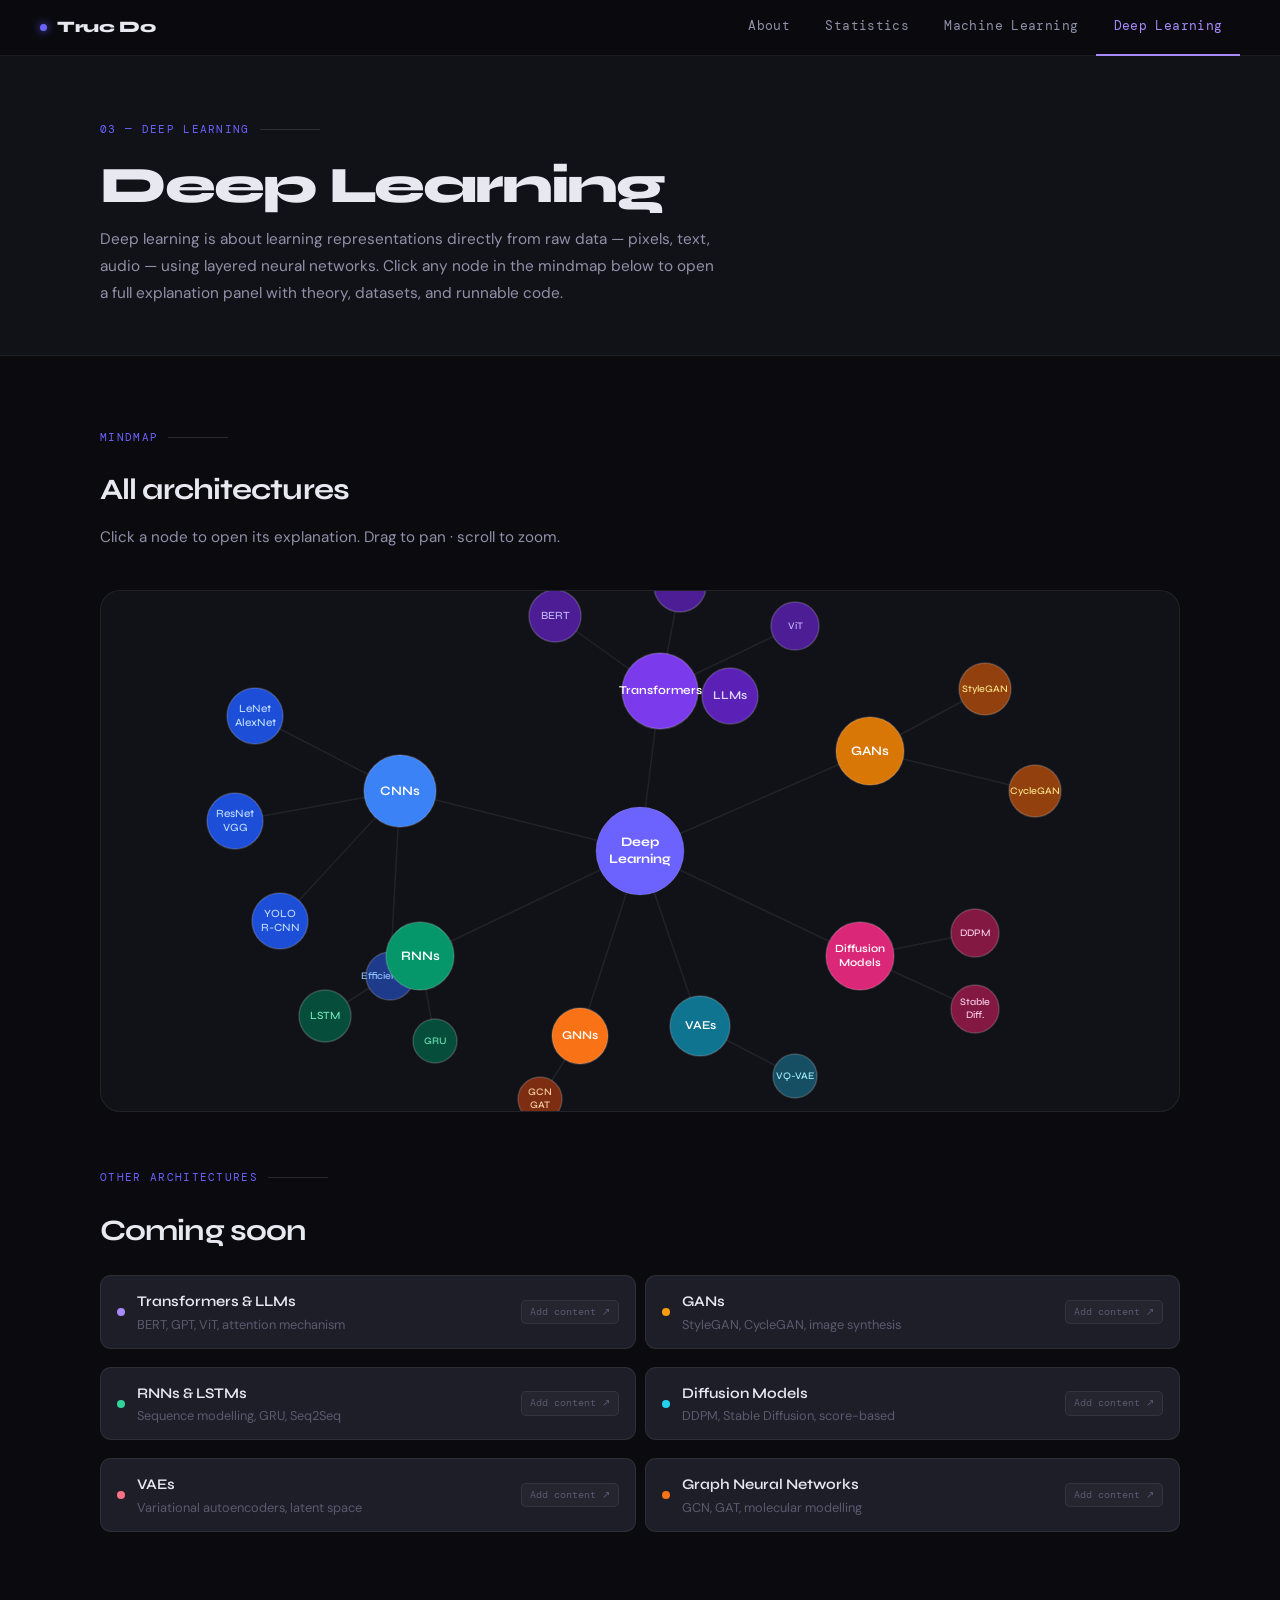
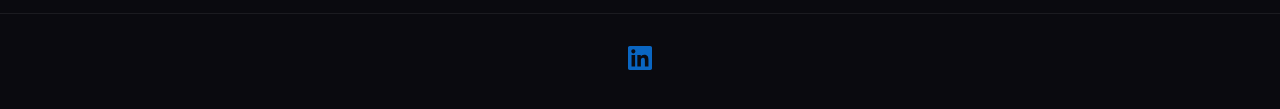
==== dl.html @ 97f2a737 "first commit" ====
<!DOCTYPE html>
<html lang="en">
<head>
  <meta charset="UTF-8">
  <meta name="viewport" content="width=device-width, initial-scale=1.0">
  <title>Truc Do — Deep Learning</title>
  <link href="https://fonts.googleapis.com/css2?family=DM+Mono:ital,wght@0,300;0,400;0,500;1,300&family=Syne:wght@400;500;600;700;800&family=DM+Sans:ital,opsz,wght@0,9..40,300;0,9..40,400;0,9..40,500;1,9..40,300&display=swap" rel="stylesheet">
  <link rel="stylesheet" href="shared.css">
</head>
<body>

<!-- NAVIGATION -->
<nav>
  <a class="nav-logo" href="index.html">
    <div class="nav-logo-dot"></div>
    Truc Do
  </a>
  <div class="nav-links">
    <a class="nav-link" href="index.html">About</a>
    <a class="nav-link" href="stats.html">Statistics</a>
    <a class="nav-link" href="ml.html">Machine Learning</a>
    <a class="nav-link active" href="dl.html">Deep Learning</a>
  </div>
</nav>

<!-- ═══════════════════════════════════════════
     PAGE INTRO
     ─── EDIT INTRO TEXT HERE ───
═══════════════════════════════════════════ -->
<div class="page-intro">
  <div class="page-intro-inner">
    <div class="section-label">03 — Deep Learning</div>
    <h1>Deep Learning</h1>
    <p class="page-intro-desc">
      Deep learning is about learning representations directly from raw data — pixels, text,
      audio — using layered neural networks. Click any node in the mindmap below to open
      a full explanation panel with theory, datasets, and runnable code.
    </p>
  </div>
</div>
<!-- ─── END INTRO ─── --> 

<!-- ═══════════════════════════════════════════
     MINDMAP
═══════════════════════════════════════════ -->
<div class="wrap section">
  <div class="section-label">Mindmap</div>
  <div class="section-title">All architectures</div>
  <div class="section-sub">Click a node to open its explanation. Drag to pan · scroll to zoom.</div>

  <div id="mindmap-wrap">
    <canvas id="mindmap-canvas"></canvas>
  </div>

  <!-- ═══════════════════════════════════════════
       ARCHITECTURE DETAIL PANEL
       Filled dynamically by JS when a node is clicked.
  ═══════════════════════════════════════════ -->
  <div class="detail-panel" id="dl-detail-panel">
    <div class="panel-header">
      <div class="panel-tag"   id="panel-tag">Architecture</div>
      <div class="panel-title" id="panel-title">—</div>
      <div class="panel-close" onclick="closePanel()">&#10005;</div>
    </div>
    <div class="panel-tabs">
      <button class="tab-btn active" onclick="switchTab('explain',this)">Explanation</button>
      <button class="tab-btn"        onclick="switchTab('dataset',this)">Datasets</button>
      <button class="tab-btn"        onclick="switchTab('code',this)">Code</button>
    </div>
    <div id="tab-explain" class="tab-content active"></div>
    <div id="tab-dataset" class="tab-content"></div>
    <div id="tab-code"    class="tab-content"></div>
  </div>

  <!-- ═══════════════════════════════════════════
       OTHER ARCHITECTURES — coming soon list
       ─── ADD / EDIT ROWS HERE ───
       To make a row open a panel:
         1. Add onclick="openNodeById('your-id')" to the row div
         2. Add an else-if branch in openNodePanel() in dl.js
         3. Write fill functions (fillYourArchExplain etc.)
  ═══════════════════════════════════════════ -->
  <div style="margin-top:3.5rem">
    <div class="section-label">Other architectures</div>
    <div class="section-title">Coming soon</div>
    <div style="margin-top:1.25rem; display:grid; grid-template-columns:1fr 1fr; gap:9px">

      <div class="coming-soon-node">
        <div class="csn-dot" style="background:#a78bfa"></div>
        <div>
          <div class="csn-name">Transformers &amp; LLMs</div>
          <div class="csn-desc">BERT, GPT, ViT, attention mechanism</div>
        </div>
        <div class="csn-badge">Add content ↗</div>
      </div>

      <div class="coming-soon-node">
        <div class="csn-dot" style="background:#f59e0b"></div>
        <div>
          <div class="csn-name">GANs</div>
          <div class="csn-desc">StyleGAN, CycleGAN, image synthesis</div>
        </div>
        <div class="csn-badge">Add content ↗</div>
      </div>

      <div class="coming-soon-node">
        <div class="csn-dot" style="background:#34d399"></div>
        <div>
          <div class="csn-name">RNNs &amp; LSTMs</div>
          <div class="csn-desc">Sequence modelling, GRU, Seq2Seq</div>
        </div>
        <div class="csn-badge">Add content ↗</div>
      </div>

      <div class="coming-soon-node">
        <div class="csn-dot" style="background:#22d3ee"></div>
        <div>
          <div class="csn-name">Diffusion Models</div>
          <div class="csn-desc">DDPM, Stable Diffusion, score-based</div>
        </div>
        <div class="csn-badge">Add content ↗</div>
      </div>

      <div class="coming-soon-node">
        <div class="csn-dot" style="background:#fb7185"></div>
        <div>
          <div class="csn-name">VAEs</div>
          <div class="csn-desc">Variational autoencoders, latent space</div>
        </div>
        <div class="csn-badge">Add content ↗</div>
      </div>

      <div class="coming-soon-node">
        <div class="csn-dot" style="background:#f97316"></div>
        <div>
          <div class="csn-name">Graph Neural Networks</div>
          <div class="csn-desc">GCN, GAT, molecular modelling</div>
        </div>
        <div class="csn-badge">Add content ↗</div>
      </div>

      <!-- ─── ADD MORE ARCHITECTURES HERE ─── -->

    </div>
  </div>
  <!-- ─── END OTHER ARCHITECTURES ─── -->

</div>

<footer>
  <!--
Source - https://stackoverflow.com/a/79083890
Posted by xtcntr
Retrieved 2026-03-13, License - CC BY-SA 4.0
-->

<a href="https://www.linkedin.com/in/nguyen-thien-truc-do-263109178/" aria-label="Visit Dove Digital on LinkedIn">
  <svg xmlns="http://www.w3.org/2000/svg" viewBox="0 0 24 24" fill="#0A66C2" width="24" height="24">
    <path d="M20.447 20.452h-3.554v-5.569c0-1.328-.027-3.037-1.852-3.037-1.853 0-2.136 1.445-2.136 2.939v5.667H9.351V9h3.414v1.561h.046c.477-.9 1.637-1.85 3.37-1.85 3.601 0 4.267 2.37 4.267 5.455v6.286zM5.337 7.433c-1.144 0-2.063-.926-2.063-2.065 0-1.138.92-2.063 2.063-2.063 1.14 0 2.064.925 2.064 2.063 0 1.139-.925 2.065-2.064 2.065zm1.782 13.019H3.555V9h3.564v11.452zM22.225 0H1.771C.792 0 0 .774 0 1.729v20.542C0 23.227.792 24 1.771 24h20.451C23.2 24 24 23.227 24 22.271V1.729C24 .774 23.2 0 22.222 0h.003z"/>
  </svg>
</a>

</footer>

<script src="dl.js"></script>
</body>
</html>
---- shared.css ----
/* ═══════════════════════════════════════════════════════════
   shared.css  —  Truc Do Portfolio
   Loaded by every page. Edit tokens here to restyle the site.
═══════════════════════════════════════════════════════════ */

/* ── Reset & tokens ────────────────────────────────────── */
*, *::before, *::after { box-sizing: border-box; margin: 0; padding: 0; }

:root {
  --bg:          #0a0a0f;
  --bg2:         #111118;
  --bg3:         #18181f;
  --surface:     #1e1e28;
  --surface2:    #252530;
  --border:      rgba(255,255,255,0.07);
  --border2:     rgba(255,255,255,0.12);
  --text:        #e8e8f0;
  --text2:       #9090a8;
  --text3:       #5a5a70;
  --accent:      #6c63ff;
  --accent2:     #a78bfa;
  --accent-glow: rgba(108,99,255,0.15);
  --green:       #34d399;
  --green-bg:    rgba(52,211,153,0.08);
  --amber:       #fbbf24;
  --amber-bg:    rgba(251,191,36,0.08);
  --coral:       #fb7185;
  --coral-bg:    rgba(251,113,133,0.08);
  --teal:        #22d3ee;
  --teal-bg:     rgba(34,211,238,0.08);
  --mono:        'DM Mono', monospace;
  --sans:        'DM Sans', sans-serif;
  --display:     'Syne', sans-serif;
}

html { scroll-behavior: smooth; }

body {
  background: var(--bg);
  color: var(--text);
  font-family: var(--sans);
  font-size: 15px;
  line-height: 1.65;
  min-height: 100vh;
  overflow-x: hidden;
}

::-webkit-scrollbar { width: 5px; }
::-webkit-scrollbar-track { background: transparent; }
::-webkit-scrollbar-thumb { background: var(--surface2); border-radius: 3px; }

/* ── Navigation ────────────────────────────────────────── */
nav {
  position: sticky; top: 0; z-index: 200;
  background: rgba(10,10,15,0.9);
  backdrop-filter: blur(20px);
  border-bottom: 1px solid var(--border);
  padding: 0 2.5rem;
  display: flex; align-items: center; justify-content: space-between;
  height: 56px;
}
.nav-logo {
  font-family: var(--display); font-weight: 800; font-size: 1rem;
  color: var(--text); letter-spacing: -0.02em;
  display: flex; align-items: center; gap: 10px;
  text-decoration: none;
}
.nav-logo-dot {
  width: 7px; height: 7px; border-radius: 50%;
  background: var(--accent); box-shadow: 0 0 10px var(--accent);
  animation: pulse-dot 2.5s ease-in-out infinite;
}
@keyframes pulse-dot {
  0%,100% { opacity:1; transform:scale(1); }
  50%      { opacity:.5; transform:scale(.8); }
}

.nav-links { display: flex; }
.nav-link {
  font-size: 12.5px; color: var(--text2); text-decoration: none;
  font-family: var(--mono); letter-spacing: 0.03em;
  padding: 0 1.1rem; height: 56px;
  display: flex; align-items: center;
  border-bottom: 2px solid transparent;
  transition: color .2s, border-color .2s;
}
.nav-link:hover  { color: var(--text); }
.nav-link.active { color: var(--accent2); border-bottom-color: var(--accent2); }

/* ── Layout helpers ─────────────────────────────────────── */
.wrap    { max-width: 1080px; margin: 0 auto; padding: 0 2rem; }
.wrap-sm { max-width: 780px;  margin: 0 auto; padding: 0 2rem; }
.section    { padding: 4.5rem 0; }
.section-sm { padding: 3rem 0; }

.section-label {
  font-family: var(--mono); font-size: 11px;
  color: var(--accent); letter-spacing: 0.12em; text-transform: uppercase;
  display: flex; align-items: center; gap: 10px; margin-bottom: 1.25rem;
}
.section-label::after {
  content: ''; height: 1px; width: 60px; background: var(--border2);
}
.section-title {
  font-family: var(--display); font-weight: 700;
  font-size: 1.85rem; letter-spacing: -0.03em;
  color: var(--text); margin-bottom: .6rem;
}
.section-sub {
  color: var(--text2); font-size: .95rem; max-width: 560px; line-height: 1.7;
}

/* ── Buttons ────────────────────────────────────────────── */
.btn-primary {
  font-family: var(--mono); font-size: 12px; letter-spacing: 0.05em;
  padding: 10px 22px; border-radius: 8px; cursor: pointer;
  border: none; background: var(--accent); color: #fff;
  transition: opacity .2s, transform .15s;
  text-decoration: none; display: inline-flex; align-items: center; gap: 8px;
}
.btn-primary:hover { opacity: .88; transform: translateY(-1px); }

.btn-outline {
  font-family: var(--mono); font-size: 12px; letter-spacing: 0.05em;
  padding: 10px 22px; border-radius: 8px; cursor: pointer;
  border: 1px solid var(--border2); background: transparent; color: var(--text2);
  transition: all .2s; text-decoration: none;
  display: inline-flex; align-items: center; gap: 8px;
}
.btn-outline:hover {
  color: var(--text); border-color: var(--accent2); background: var(--accent-glow);
}

/* ── Footer ─────────────────────────────────────────────── */
footer {
  border-top: 1px solid var(--border); padding: 2rem;
  text-align: center; font-family: var(--mono); font-size: 11.5px; color: var(--text3);
}

/* ── Page intro banner (stats / ml / dl pages) ──────────── */
.page-intro {
  padding: 4rem 2rem 3rem;
  border-bottom: 1px solid var(--border);
  background: var(--bg2);
}
.page-intro-inner {
  max-width: 1080px; margin: 0 auto;
}
.page-intro h1 {
  font-family: var(--display); font-weight: 800;
  font-size: clamp(2rem, 4vw, 3.2rem);
  letter-spacing: -0.04em; line-height: 1.1;
  margin-bottom: .75rem;
}
.page-intro-desc {
  color: var(--text2); font-size: .96rem;
  line-height: 1.75; max-width: 620px;
}

/* ── Topic cards grid ───────────────────────────────────── */
/*
   HOW TO USE:
   class="topic-card"         → default card (no badge)
   class="topic-card coming"  → shows "Coming soon" badge top-right
   class="topic-card done"    → completed topic (no hover lift, cursor:default)
*/
.topics-grid {
  display: grid;
  grid-template-columns: repeat(auto-fill, minmax(300px, 1fr));
  gap: 1.25rem;
  margin-top: 2rem;
}
.topic-card {
  background: var(--surface); border: 1px solid var(--border);
  border-radius: 16px; padding: 1.5rem 1.6rem;
  cursor: pointer; transition: border-color .2s, transform .22s;
  position: relative; overflow: hidden;
}
.topic-card::before {
  content: ''; position: absolute; inset: 0;
  background: var(--accent-glow); opacity: 0; transition: opacity .2s;
}
.topic-card:hover { border-color: var(--border2); transform: translateY(-3px); }
.topic-card:hover::before { opacity: 1; }

.topic-card.done { cursor: default; }
.topic-card.done:hover { transform: none; }

/* "Coming soon" ribbon */
.topic-card.coming::after {
  content: 'Coming soon';
  position: absolute; top: 14px; right: 14px;
  font-family: var(--mono); font-size: 10px;
  background: var(--surface2); color: var(--text3);
  border: 1px solid var(--border); border-radius: 5px;
  padding: 2px 8px; pointer-events: none;
}

/* Card internals */
.topic-accent {
  width: 3px; height: 24px; border-radius: 2px;
  background: var(--accent); margin-bottom: 1rem;
}
.topic-title {
  font-family: var(--display); font-weight: 600; font-size: 1rem;
  color: var(--text); margin-bottom: .4rem;
}
.topic-desc {
  font-size: .855rem; color: var(--text2); line-height: 1.65;
}
.topic-tags {
  display: flex; flex-wrap: wrap; gap: 5px; margin-top: .9rem;
}
.tag {
  font-family: var(--mono); font-size: 10px;
  padding: 2px 8px; border-radius: 4px;
  border: 1px solid var(--border); color: var(--text3);
}

/* ── Coming-soon list rows (deep learning page) ─────────── */
.coming-soon-node {
  display: flex; align-items: center; gap: 12px;
  padding: 13px 16px; background: var(--surface);
  border: 1px solid var(--border); border-radius: 11px;
  margin-bottom: 9px; cursor: default; transition: border-color .15s;
}
.coming-soon-node:hover { border-color: var(--border2); }
.csn-dot { width: 8px; height: 8px; border-radius: 50%; flex-shrink: 0; }
.csn-name { font-family: var(--display); font-weight: 600; font-size: .92rem; }
.csn-desc { font-size: .8rem; color: var(--text3); }
.csn-badge {
  margin-left: auto; font-family: var(--mono); font-size: 10px;
  padding: 3px 8px; border-radius: 5px;
  background: var(--surface2); color: var(--text3);
  border: 1px solid var(--border); white-space: nowrap;
}

/* ── Deep-learning mindmap ──────────────────────────────── */
#mindmap-wrap {
  position: relative; background: var(--bg2);
  border: 1px solid var(--border); border-radius: 20px;
  overflow: hidden; cursor: grab; margin-top: 2.5rem;
}
#mindmap-wrap:active { cursor: grabbing; }
#mindmap-canvas { display: block; width: 100%; height: 520px; }

/* ── Detail panel (any page) ────────────────────────────── */
.detail-panel {
  display: none; margin-top: 2rem;
  border: 1px solid var(--border2); border-radius: 20px;
  background: var(--bg2); overflow: hidden;
  animation: slideIn .35s cubic-bezier(.22,1,.36,1);
}
@keyframes slideIn {
  from { opacity:0; transform:translateY(20px); }
  to   { opacity:1; transform:translateY(0); }
}
.panel-header {
  padding: 1.4rem 2rem; border-bottom: 1px solid var(--border);
  display: flex; align-items: center; gap: 14px;
}
.panel-tag {
  font-family: var(--mono); font-size: 10px; letter-spacing: .1em;
  text-transform: uppercase; padding: 4px 10px; border-radius: 6px;
  background: var(--accent-glow); color: var(--accent2);
  border: 1px solid rgba(108,99,255,.25); white-space: nowrap;
}
.panel-title {
  font-family: var(--display); font-weight: 700;
  font-size: 1.4rem; letter-spacing: -.03em;
}
.panel-close {
  margin-left: auto; cursor: pointer; width: 30px; height: 30px;
  border-radius: 7px; border: 1px solid var(--border2);
  background: var(--surface); color: var(--text2);
  display: flex; align-items: center; justify-content: center;
  font-size: 16px; transition: all .15s;
}
.panel-close:hover { background: var(--surface2); color: var(--text); }

.panel-tabs { display: flex; border-bottom: 1px solid var(--border); padding: 0 2rem; }
.tab-btn {
  font-family: var(--mono); font-size: 12px; letter-spacing: .04em;
  color: var(--text3); padding: 13px 0; margin-right: 26px;
  border: none; background: none; cursor: pointer;
  border-bottom: 2px solid transparent; transition: all .2s;
  position: relative; bottom: -1px;
}
.tab-btn.active       { color: var(--accent2); border-bottom-color: var(--accent2); }
.tab-btn:hover:not(.active) { color: var(--text2); }

.tab-content         { display: none; padding: 2rem; }
.tab-content.active  { display: block; }

/* ── Panel inner: explanation cards ────────────────────── */
.explanation-grid {
  display: grid; grid-template-columns: 1fr 1fr;
  gap: 1.25rem; margin-bottom: 1.75rem;
}
.exp-card {
  background: var(--surface); border: 1px solid var(--border);
  border-radius: 13px; padding: 1.15rem 1.4rem;
}
.exp-card-label {
  font-family: var(--mono); font-size: 10px; text-transform: uppercase;
  letter-spacing: .1em; color: var(--text3); margin-bottom: 6px;
}
.exp-card-title {
  font-family: var(--display); font-weight: 600; font-size: .95rem;
  color: var(--text); margin-bottom: 5px;
}
.exp-card p { font-size: .85rem; color: var(--text2); line-height: 1.6; }

.arch-viz {
  background: var(--bg3); border: 1px solid var(--border);
  border-radius: 12px; overflow: hidden; margin: 1.4rem 0;
}
.arch-viz svg { display: block; width: 100%; }

.exp-prose { color: var(--text2); font-size: .92rem; line-height: 1.8; }
.exp-prose h3 {
  font-family: var(--display); font-weight: 600; font-size: .98rem;
  color: var(--text); margin: 1.4rem 0 .45rem;
}
.exp-prose ul  { padding-left: 1.2rem; }
.exp-prose li  { margin-bottom: 3px; }

/* ── Panel inner: dataset cards ────────────────────────── */
.dataset-grid {
  display: grid; grid-template-columns: repeat(3,1fr);
  gap: .9rem; margin-bottom: 1.75rem;
}
.dataset-card {
  background: var(--surface); border: 1px solid var(--border);
  border-radius: 13px; padding: 1.1rem; cursor: pointer; transition: all .2s;
  position: relative; overflow: hidden;
}
.dataset-card::before {
  content: ''; position: absolute; inset: 0;
  background: var(--accent-glow); opacity: 0; transition: opacity .2s;
}
.dataset-card:hover           { border-color: var(--border2); transform: translateY(-2px); }
.dataset-card:hover::before   { opacity: 1; }
.dataset-card.selected        { border-color: var(--accent); }
.dataset-card.selected::before{ opacity: 1; }

.ds-name  { font-family: var(--display); font-weight: 600; font-size: .93rem; margin-bottom: 3px; }
.ds-meta  { font-family: var(--mono); font-size: 10px; color: var(--text3); margin-bottom: 7px; }
.ds-desc  { font-size: .8rem; color: var(--text2); line-height: 1.5; }
.ds-badge {
  display: inline-block; font-family: var(--mono); font-size: 10px;
  padding: 2px 7px; border-radius: 4px; margin-top: 7px;
}
.ds-badge.green { background: var(--green-bg); color: var(--green); }
.ds-badge.amber { background: var(--amber-bg); color: var(--amber); }
.ds-badge.teal  { background: var(--teal-bg);  color: var(--teal); }

.ds-samples {
  background: var(--bg3); border: 1px solid var(--border);
  border-radius: 13px; padding: 1.4rem; margin-top: .5rem;
}
.ds-samples-title {
  font-family: var(--mono); font-size: 11px; text-transform: uppercase;
  letter-spacing: .08em; color: var(--text3); margin-bottom: .9rem;
}
.sample-grid {
  display: grid; grid-template-columns: repeat(8,1fr); gap: 5px;
}
.sample-cell {
  aspect-ratio: 1; border-radius: 5px;
  display: flex; align-items: center; justify-content: center;
  font-family: var(--mono); font-size: 9px;
  border: 1px solid var(--border); color: var(--text2); overflow: hidden;
}
.sample-mnist         { background: #111; }
.sample-mnist canvas  { display: block; width: 100%; height: 100%; }

.sample-info {
  display: grid; grid-template-columns: 1fr 1fr 1fr; gap: 10px; margin-top: .9rem;
}
.info-pill {
  background: var(--surface); border: 1px solid var(--border);
  border-radius: 7px; padding: 9px 11px;
}
.info-pill-label { font-family: var(--mono); font-size: 10px; color: var(--text3); }
.info-pill-value { color: var(--text); font-weight: 500; font-size: .88rem; margin-top: 2px; }

/* ── Panel inner: code block ────────────────────────────── */
.code-toolbar { display: flex; gap: 7px; margin-bottom: .9rem; flex-wrap: wrap; }
.code-lang-btn {
  font-family: var(--mono); font-size: 11px;
  padding: 5px 11px; border-radius: 6px; border: 1px solid var(--border2);
  background: var(--surface); color: var(--text2); cursor: pointer; transition: all .15s;
}
.code-lang-btn.active          { background: var(--accent-glow); color: var(--accent2); border-color: rgba(108,99,255,.3); }
.code-lang-btn:hover:not(.active) { color: var(--text); }

.code-block { background: var(--bg3); border: 1px solid var(--border); border-radius: 13px; overflow: hidden; }
.code-header {
  display: flex; align-items: center; justify-content: space-between;
  padding: 9px 14px; border-bottom: 1px solid var(--border);
}
.code-filename {
  font-family: var(--mono); font-size: 12px; color: var(--text3);
  display: flex; align-items: center; gap: 7px;
}
.code-dot { width: 7px; height: 7px; border-radius: 50%; }
.copy-btn {
  font-family: var(--mono); font-size: 11px; color: var(--text3);
  background: none; border: 1px solid var(--border); padding: 3px 9px;
  border-radius: 5px; cursor: pointer; transition: all .15s;
}
.copy-btn:hover { color: var(--text); border-color: var(--border2); }

pre {
  padding: 1.4rem; overflow-x: auto;
  font-family: var(--mono); font-size: 12px; line-height: 1.75; color: #c8c8e0;
}
pre .kw  { color: #a78bfa; }
pre .fn  { color: #34d399; }
pre .str { color: #fbbf24; }
pre .cm  { color: #4a4a62; font-style: italic; }
pre .num { color: #fb7185; }
pre .cls { color: #22d3ee; }

/* ── Placeholder (empty panel content) ─────────────────── */
.placeholder-blank { padding: 3rem; text-align: center; color: var(--text3); }
.placeholder-blank .ph-marker {
  width: 32px; height: 3px; border-radius: 2px;
  background: var(--border2); margin: 0 auto 1rem;
}
.placeholder-blank .ph-title {
  font-family: var(--display); font-weight: 600;
  font-size: 1.05rem; color: var(--text2); margin-bottom: 6px;
}
.placeholder-blank .ph-desc { font-size: .875rem; }
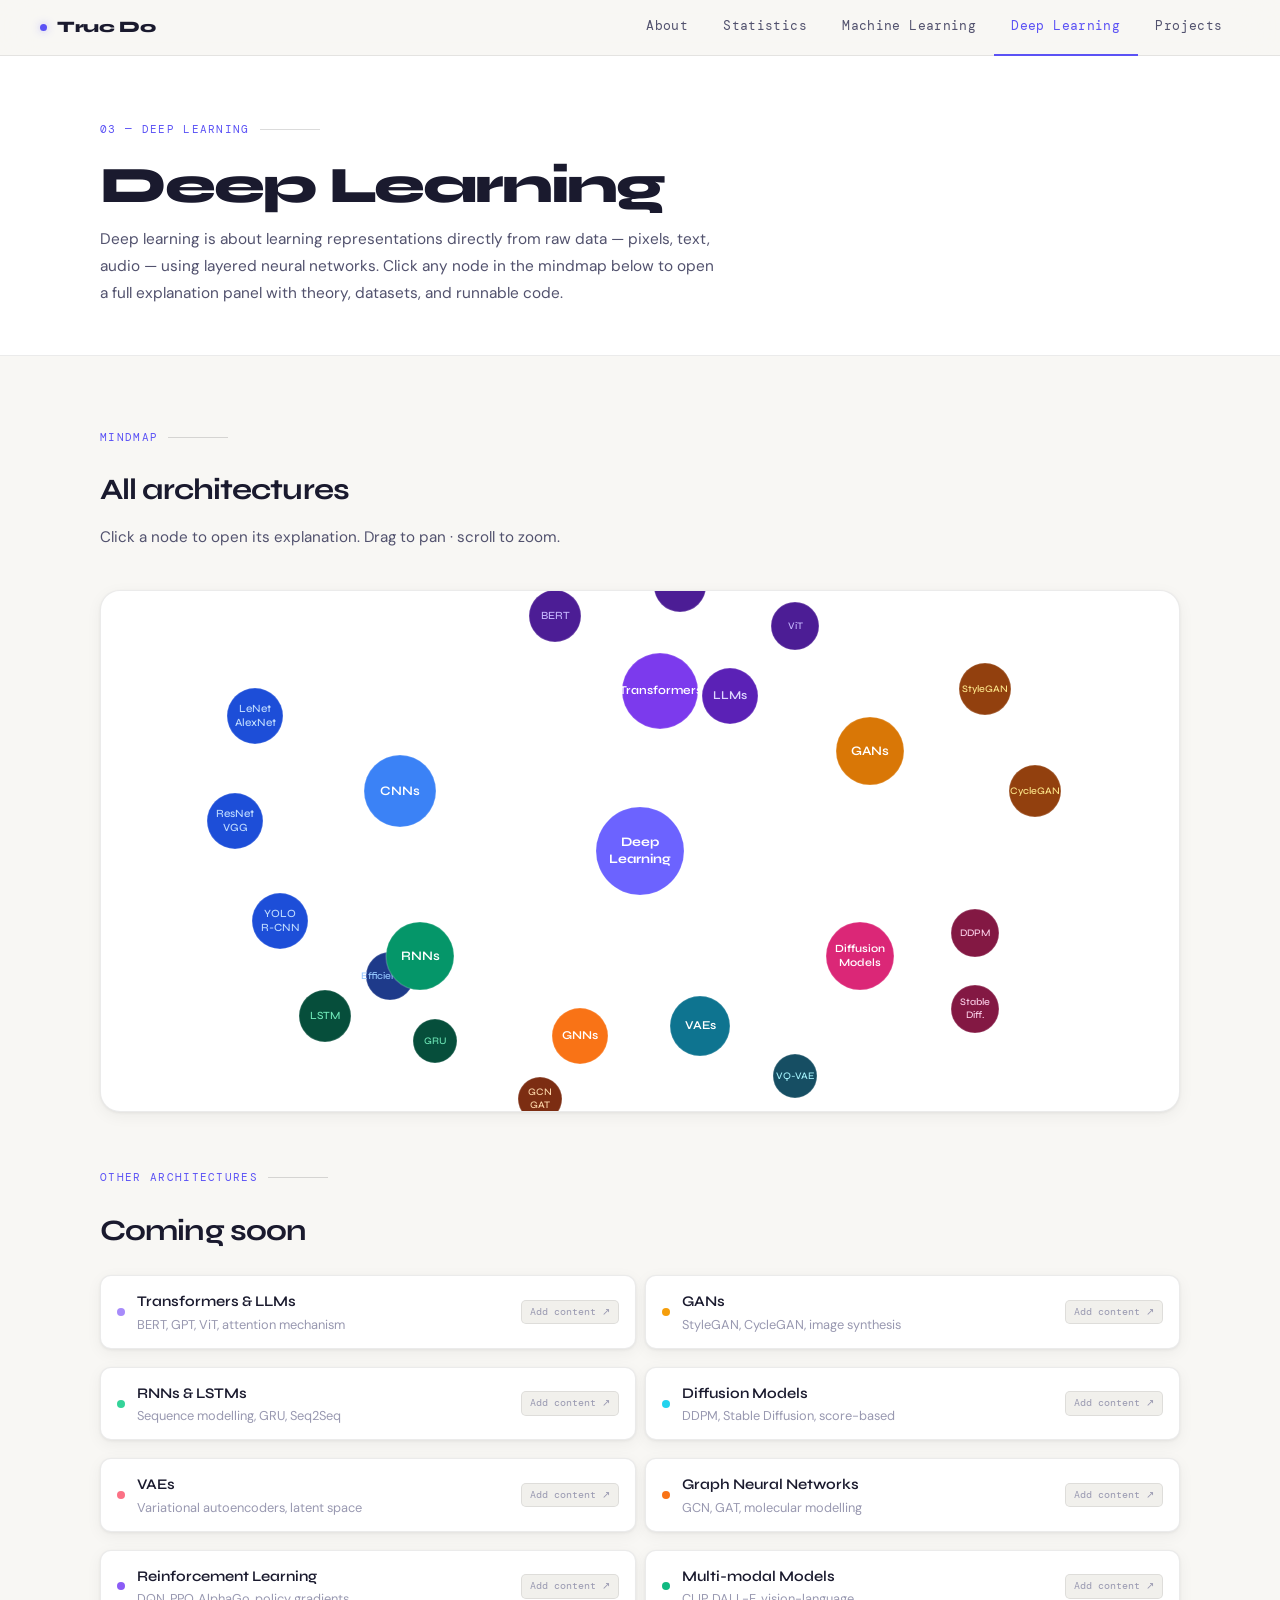
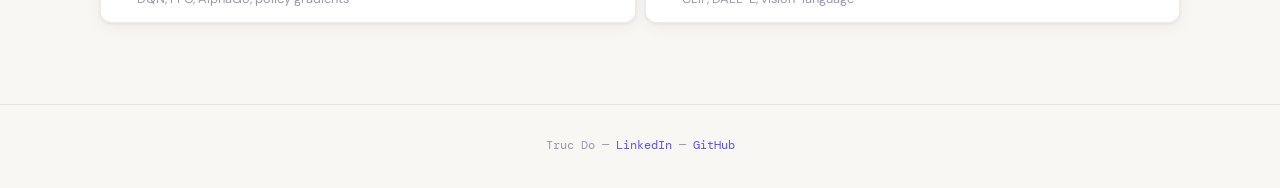
==== commit a3d79313: "update page" ====
--- a/dl.html
+++ b/dl.html
@@ -11,15 +11,13 @@
 
 <!-- NAVIGATION -->
 <nav>
-  <a class="nav-logo" href="index.html">
-    <div class="nav-logo-dot"></div>
-    Truc Do
-  </a>
+  <a class="nav-logo" href="index.html"><div class="nav-logo-dot"></div>Truc Do</a>
   <div class="nav-links">
     <a class="nav-link" href="index.html">About</a>
     <a class="nav-link" href="stats.html">Statistics</a>
     <a class="nav-link" href="ml.html">Machine Learning</a>
     <a class="nav-link active" href="dl.html">Deep Learning</a>
+    <a class="nav-link" href="projects.html">Projects</a>
   </div>
 </nav>
 
@@ -38,7 +36,7 @@
     </p>
   </div>
 </div>
-<!-- ─── END INTRO ─── --> 
+<!-- ─── END INTRO ─── -->
 
 <!-- ═══════════════════════════════════════════
      MINDMAP
@@ -139,6 +137,24 @@
         <div class="csn-badge">Add content ↗</div>
       </div>
 
+      <div class="coming-soon-node">
+        <div class="csn-dot" style="background:#8b5cf6"></div>
+        <div>
+          <div class="csn-name">Reinforcement Learning</div>
+          <div class="csn-desc">DQN, PPO, AlphaGo, policy gradients</div>
+        </div>
+        <div class="csn-badge">Add content ↗</div>
+      </div>
+
+      <div class="coming-soon-node">
+        <div class="csn-dot" style="background:#10b981"></div>
+        <div>
+          <div class="csn-name">Multi-modal Models</div>
+          <div class="csn-desc">CLIP, DALL-E, vision-language</div>
+        </div>
+        <div class="csn-badge">Add content ↗</div>
+      </div>
+
       <!-- ─── ADD MORE ARCHITECTURES HERE ─── -->
 
     </div>
@@ -148,18 +164,9 @@
 </div>
 
 <footer>
-  <!--
-Source - https://stackoverflow.com/a/79083890
-Posted by xtcntr
-Retrieved 2026-03-13, License - CC BY-SA 4.0
--->
-
-<a href="https://www.linkedin.com/in/nguyen-thien-truc-do-263109178/" aria-label="Visit Dove Digital on LinkedIn">
-  <svg xmlns="http://www.w3.org/2000/svg" viewBox="0 0 24 24" fill="#0A66C2" width="24" height="24">
-    <path d="M20.447 20.452h-3.554v-5.569c0-1.328-.027-3.037-1.852-3.037-1.853 0-2.136 1.445-2.136 2.939v5.667H9.351V9h3.414v1.561h.046c.477-.9 1.637-1.85 3.37-1.85 3.601 0 4.267 2.37 4.267 5.455v6.286zM5.337 7.433c-1.144 0-2.063-.926-2.063-2.065 0-1.138.92-2.063 2.063-2.063 1.14 0 2.064.925 2.064 2.063 0 1.139-.925 2.065-2.064 2.065zm1.782 13.019H3.555V9h3.564v11.452zM22.225 0H1.771C.792 0 0 .774 0 1.729v20.542C0 23.227.792 24 1.771 24h20.451C23.2 24 24 23.227 24 22.271V1.729C24 .774 23.2 0 22.222 0h.003z"/>
-  </svg>
-</a>
-
+  Truc Do &mdash;
+  <a href="https://www.linkedin.com/in/nguyen-thien-truc-do-263109178/" target="_blank">LinkedIn</a> &mdash;
+  <a href="https://github.com/thientruc1691997" target="_blank">GitHub</a>
 </footer>
 
 <script src="dl.js"></script>
--- a/shared.css
+++ b/shared.css
@@ -1,40 +1,35 @@
-/* ═══════════════════════════════════════════════════════════
-   shared.css  —  Truc Do Portfolio
-   Loaded by every page. Edit tokens here to restyle the site.
-═══════════════════════════════════════════════════════════ */
-
-/* ── Reset & tokens ────────────────────────────────────── */
-*, *::before, *::after { box-sizing: border-box; margin: 0; padding: 0; }
-
 :root {
-  --bg:          #0a0a0f;
-  --bg2:         #111118;
-  --bg3:         #18181f;
-  --surface:     #1e1e28;
-  --surface2:    #252530;
-  --border:      rgba(255,255,255,0.07);
-  --border2:     rgba(255,255,255,0.12);
-  --text:        #e8e8f0;
-  --text2:       #9090a8;
-  --text3:       #5a5a70;
-  --accent:      #6c63ff;
-  --accent2:     #a78bfa;
-  --accent-glow: rgba(108,99,255,0.15);
-  --green:       #34d399;
-  --green-bg:    rgba(52,211,153,0.08);
-  --amber:       #fbbf24;
-  --amber-bg:    rgba(251,191,36,0.08);
-  --coral:       #fb7185;
-  --coral-bg:    rgba(251,113,133,0.08);
-  --teal:        #22d3ee;
-  --teal-bg:     rgba(34,211,238,0.08);
+  /* ── Light theme tokens ── */
+  --bg:          #f8f7f4;
+  --bg2:         #ffffff;
+  --bg3:         #f1f0ec;
+  --surface:     #ffffff;
+  --surface2:    #f1f0ec;
+  --border:      rgba(0,0,0,0.08);
+  --border2:     rgba(0,0,0,0.14);
+  --text:        #1a1a2e;
+  --text2:       #52526e;
+  --text3:       #9898b0;
+  --accent:      #5b52f5;
+  --accent2:     #7c6fee;
+  --accent-glow: rgba(91,82,245,0.08);
+  --green:       #059669;
+  --green-bg:    rgba(5,150,105,0.07);
+  --amber:       #d97706;
+  --amber-bg:    rgba(217,119,6,0.07);
+  --coral:       #e0445a;
+  --coral-bg:    rgba(224,68,90,0.07);
+  --teal:        #0891b2;
+  --teal-bg:     rgba(8,145,178,0.07);
+  --shadow:      0 1px 3px rgba(0,0,0,0.06), 0 4px 16px rgba(0,0,0,0.05);
+  --shadow-lg:   0 2px 8px rgba(0,0,0,0.07), 0 8px 32px rgba(0,0,0,0.08);
   --mono:        'DM Mono', monospace;
   --sans:        'DM Sans', sans-serif;
   --display:     'Syne', sans-serif;
 }
 
+*, *::before, *::after { box-sizing: border-box; margin: 0; padding: 0; }
 html { scroll-behavior: smooth; }
-
 body {
   background: var(--bg);
   color: var(--text);
@@ -44,15 +39,14 @@
   min-height: 100vh;
   overflow-x: hidden;
 }
-
 ::-webkit-scrollbar { width: 5px; }
 ::-webkit-scrollbar-track { background: transparent; }
-::-webkit-scrollbar-thumb { background: var(--surface2); border-radius: 3px; }
-
-/* ── Navigation ────────────────────────────────────────── */
+::-webkit-scrollbar-thumb { background: #d0d0e0; border-radius: 3px; }
+
+/* ── Navigation ── */
 nav {
   position: sticky; top: 0; z-index: 200;
-  background: rgba(10,10,15,0.9);
+  background: rgba(248,247,244,0.92);
   backdrop-filter: blur(20px);
   border-bottom: 1px solid var(--border);
   padding: 0 2.5rem;
@@ -67,14 +61,13 @@
 }
 .nav-logo-dot {
   width: 7px; height: 7px; border-radius: 50%;
-  background: var(--accent); box-shadow: 0 0 10px var(--accent);
+  background: var(--accent); box-shadow: 0 0 8px rgba(91,82,245,0.4);
   animation: pulse-dot 2.5s ease-in-out infinite;
 }
 @keyframes pulse-dot {
   0%,100% { opacity:1; transform:scale(1); }
   50%      { opacity:.5; transform:scale(.8); }
 }
-
 .nav-links { display: flex; }
 .nav-link {
   font-size: 12.5px; color: var(--text2); text-decoration: none;
@@ -85,9 +78,9 @@
   transition: color .2s, border-color .2s;
 }
 .nav-link:hover  { color: var(--text); }
-.nav-link.active { color: var(--accent2); border-bottom-color: var(--accent2); }
-
-/* ── Layout helpers ─────────────────────────────────────── */
+.nav-link.active { color: var(--accent); border-bottom-color: var(--accent); }
+
+/* ── Layout ── */
 .wrap    { max-width: 1080px; margin: 0 auto; padding: 0 2rem; }
 .wrap-sm { max-width: 780px;  margin: 0 auto; padding: 0 2rem; }
 .section    { padding: 4.5rem 0; }
@@ -98,324 +91,189 @@
   color: var(--accent); letter-spacing: 0.12em; text-transform: uppercase;
   display: flex; align-items: center; gap: 10px; margin-bottom: 1.25rem;
 }
-.section-label::after {
-  content: ''; height: 1px; width: 60px; background: var(--border2);
-}
+.section-label::after { content:''; height:1px; width:60px; background:var(--border2); }
+
 .section-title {
   font-family: var(--display); font-weight: 700;
-  font-size: 1.85rem; letter-spacing: -0.03em;
-  color: var(--text); margin-bottom: .6rem;
-}
-.section-sub {
-  color: var(--text2); font-size: .95rem; max-width: 560px; line-height: 1.7;
-}
-
-/* ── Buttons ────────────────────────────────────────────── */
+  font-size: 1.85rem; letter-spacing: -0.03em; color: var(--text); margin-bottom: .6rem;
+}
+.section-sub { color: var(--text2); font-size: .95rem; max-width: 560px; line-height: 1.7; }
+
+/* ── Buttons ── */
 .btn-primary {
   font-family: var(--mono); font-size: 12px; letter-spacing: 0.05em;
   padding: 10px 22px; border-radius: 8px; cursor: pointer;
   border: none; background: var(--accent); color: #fff;
   transition: opacity .2s, transform .15s;
   text-decoration: none; display: inline-flex; align-items: center; gap: 8px;
-}
-.btn-primary:hover { opacity: .88; transform: translateY(-1px); }
-
+  box-shadow: 0 2px 8px rgba(91,82,245,0.25);
+}
+.btn-primary:hover { opacity:.88; transform:translateY(-1px); }
 .btn-outline {
   font-family: var(--mono); font-size: 12px; letter-spacing: 0.05em;
   padding: 10px 22px; border-radius: 8px; cursor: pointer;
-  border: 1px solid var(--border2); background: transparent; color: var(--text2);
+  border: 1px solid var(--border2); background: var(--surface); color: var(--text2);
   transition: all .2s; text-decoration: none;
   display: inline-flex; align-items: center; gap: 8px;
 }
-.btn-outline:hover {
-  color: var(--text); border-color: var(--accent2); background: var(--accent-glow);
-}
-
-/* ── Footer ─────────────────────────────────────────────── */
+.btn-outline:hover { color: var(--text); border-color: var(--accent); background: var(--accent-glow); }
+
+/* ── Footer ── */
 footer {
   border-top: 1px solid var(--border); padding: 2rem;
   text-align: center; font-family: var(--mono); font-size: 11.5px; color: var(--text3);
 }
-
-/* ── Page intro banner (stats / ml / dl pages) ──────────── */
+footer a { color: var(--accent); text-decoration: none; }
+footer a:hover { text-decoration: underline; }
+
+/* ── Page intro banner ── */
 .page-intro {
   padding: 4rem 2rem 3rem;
   border-bottom: 1px solid var(--border);
   background: var(--bg2);
 }
-.page-intro-inner {
-  max-width: 1080px; margin: 0 auto;
-}
+.page-intro-inner { max-width: 1080px; margin: 0 auto; }
 .page-intro h1 {
   font-family: var(--display); font-weight: 800;
   font-size: clamp(2rem, 4vw, 3.2rem);
-  letter-spacing: -0.04em; line-height: 1.1;
-  margin-bottom: .75rem;
-}
-.page-intro-desc {
-  color: var(--text2); font-size: .96rem;
-  line-height: 1.75; max-width: 620px;
-}
-
-/* ── Topic cards grid ───────────────────────────────────── */
-/*
-   HOW TO USE:
-   class="topic-card"         → default card (no badge)
-   class="topic-card coming"  → shows "Coming soon" badge top-right
-   class="topic-card done"    → completed topic (no hover lift, cursor:default)
-*/
+  letter-spacing: -0.04em; line-height: 1.1; margin-bottom: .75rem;
+}
+.page-intro-desc { color: var(--text2); font-size: .96rem; line-height: 1.75; max-width: 620px; }
+
+/* ── Topic cards ── */
 .topics-grid {
   display: grid;
   grid-template-columns: repeat(auto-fill, minmax(300px, 1fr));
-  gap: 1.25rem;
-  margin-top: 2rem;
+  gap: 1.25rem; margin-top: 2rem;
 }
 .topic-card {
   background: var(--surface); border: 1px solid var(--border);
   border-radius: 16px; padding: 1.5rem 1.6rem;
-  cursor: pointer; transition: border-color .2s, transform .22s;
+  cursor: pointer; transition: box-shadow .22s, transform .22s, border-color .22s;
   position: relative; overflow: hidden;
-}
-.topic-card::before {
-  content: ''; position: absolute; inset: 0;
-  background: var(--accent-glow); opacity: 0; transition: opacity .2s;
-}
-.topic-card:hover { border-color: var(--border2); transform: translateY(-3px); }
-.topic-card:hover::before { opacity: 1; }
-
-.topic-card.done { cursor: default; }
-.topic-card.done:hover { transform: none; }
-
-/* "Coming soon" ribbon */
+  box-shadow: var(--shadow);
+}
+.topic-card:hover { box-shadow: var(--shadow-lg); transform: translateY(-3px); border-color: var(--border2); }
+.topic-card.done  { cursor: default; }
+.topic-card.done:hover { transform: none; box-shadow: var(--shadow); }
 .topic-card.coming::after {
   content: 'Coming soon';
   position: absolute; top: 14px; right: 14px;
   font-family: var(--mono); font-size: 10px;
-  background: var(--surface2); color: var(--text3);
-  border: 1px solid var(--border); border-radius: 5px;
-  padding: 2px 8px; pointer-events: none;
-}
-
-/* Card internals */
-.topic-accent {
-  width: 3px; height: 24px; border-radius: 2px;
-  background: var(--accent); margin-bottom: 1rem;
-}
-.topic-title {
-  font-family: var(--display); font-weight: 600; font-size: 1rem;
-  color: var(--text); margin-bottom: .4rem;
-}
-.topic-desc {
-  font-size: .855rem; color: var(--text2); line-height: 1.65;
-}
-.topic-tags {
-  display: flex; flex-wrap: wrap; gap: 5px; margin-top: .9rem;
-}
+  background: var(--bg3); color: var(--text3);
+  border: 1px solid var(--border); border-radius: 5px; padding: 2px 8px; pointer-events: none;
+}
+.topic-accent { width: 3px; height: 24px; border-radius: 2px; margin-bottom: 1rem; }
+.topic-title { font-family: var(--display); font-weight: 600; font-size: 1rem; color: var(--text); margin-bottom: .4rem; }
+.topic-desc  { font-size: .855rem; color: var(--text2); line-height: 1.65; }
+.topic-tags  { display: flex; flex-wrap: wrap; gap: 5px; margin-top: .9rem; }
 .tag {
   font-family: var(--mono); font-size: 10px;
   padding: 2px 8px; border-radius: 4px;
-  border: 1px solid var(--border); color: var(--text3);
-}
-
-/* ── Coming-soon list rows (deep learning page) ─────────── */
-.coming-soon-node {
-  display: flex; align-items: center; gap: 12px;
-  padding: 13px 16px; background: var(--surface);
-  border: 1px solid var(--border); border-radius: 11px;
-  margin-bottom: 9px; cursor: default; transition: border-color .15s;
-}
-.coming-soon-node:hover { border-color: var(--border2); }
-.csn-dot { width: 8px; height: 8px; border-radius: 50%; flex-shrink: 0; }
-.csn-name { font-family: var(--display); font-weight: 600; font-size: .92rem; }
-.csn-desc { font-size: .8rem; color: var(--text3); }
-.csn-badge {
-  margin-left: auto; font-family: var(--mono); font-size: 10px;
-  padding: 3px 8px; border-radius: 5px;
-  background: var(--surface2); color: var(--text3);
-  border: 1px solid var(--border); white-space: nowrap;
-}
-
-/* ── Deep-learning mindmap ──────────────────────────────── */
-#mindmap-wrap {
-  position: relative; background: var(--bg2);
-  border: 1px solid var(--border); border-radius: 20px;
-  overflow: hidden; cursor: grab; margin-top: 2.5rem;
-}
-#mindmap-wrap:active { cursor: grabbing; }
-#mindmap-canvas { display: block; width: 100%; height: 520px; }
-
-/* ── Detail panel (any page) ────────────────────────────── */
+  border: 1px solid var(--border2); color: var(--text3); background: var(--bg3);
+}
+
+/* ── Detail panel ── */
 .detail-panel {
   display: none; margin-top: 2rem;
   border: 1px solid var(--border2); border-radius: 20px;
   background: var(--bg2); overflow: hidden;
+  box-shadow: var(--shadow-lg);
   animation: slideIn .35s cubic-bezier(.22,1,.36,1);
 }
-@keyframes slideIn {
-  from { opacity:0; transform:translateY(20px); }
-  to   { opacity:1; transform:translateY(0); }
-}
+@keyframes slideIn { from{opacity:0;transform:translateY(20px)} to{opacity:1;transform:translateY(0)} }
+
 .panel-header {
   padding: 1.4rem 2rem; border-bottom: 1px solid var(--border);
-  display: flex; align-items: center; gap: 14px;
+  display: flex; align-items: center; gap: 14px; background: var(--bg3);
 }
 .panel-tag {
   font-family: var(--mono); font-size: 10px; letter-spacing: .1em;
   text-transform: uppercase; padding: 4px 10px; border-radius: 6px;
-  background: var(--accent-glow); color: var(--accent2);
-  border: 1px solid rgba(108,99,255,.25); white-space: nowrap;
-}
-.panel-title {
-  font-family: var(--display); font-weight: 700;
-  font-size: 1.4rem; letter-spacing: -.03em;
-}
+  background: var(--accent-glow); color: var(--accent);
+  border: 1px solid rgba(91,82,245,.2); white-space: nowrap;
+}
+.panel-title { font-family: var(--display); font-weight: 700; font-size: 1.4rem; letter-spacing: -.03em; }
 .panel-close {
   margin-left: auto; cursor: pointer; width: 30px; height: 30px;
-  border-radius: 7px; border: 1px solid var(--border2);
-  background: var(--surface); color: var(--text2);
-  display: flex; align-items: center; justify-content: center;
+  border-radius: 7px; border: 1px solid var(--border2); background: var(--surface);
+  color: var(--text2); display: flex; align-items: center; justify-content: center;
   font-size: 16px; transition: all .15s;
 }
-.panel-close:hover { background: var(--surface2); color: var(--text); }
-
-.panel-tabs { display: flex; border-bottom: 1px solid var(--border); padding: 0 2rem; }
+.panel-close:hover { background: var(--bg3); color: var(--text); }
+
+.panel-tabs { display: flex; border-bottom: 1px solid var(--border); padding: 0 2rem; background: var(--bg2); }
 .tab-btn {
   font-family: var(--mono); font-size: 12px; letter-spacing: .04em;
   color: var(--text3); padding: 13px 0; margin-right: 26px;
   border: none; background: none; cursor: pointer;
-  border-bottom: 2px solid transparent; transition: all .2s;
-  position: relative; bottom: -1px;
-}
-.tab-btn.active       { color: var(--accent2); border-bottom-color: var(--accent2); }
+  border-bottom: 2px solid transparent; transition: all .2s; position: relative; bottom: -1px;
+}
+.tab-btn.active { color: var(--accent); border-bottom-color: var(--accent); }
 .tab-btn:hover:not(.active) { color: var(--text2); }
-
-.tab-content         { display: none; padding: 2rem; }
-.tab-content.active  { display: block; }
-
-/* ── Panel inner: explanation cards ────────────────────── */
-.explanation-grid {
-  display: grid; grid-template-columns: 1fr 1fr;
-  gap: 1.25rem; margin-bottom: 1.75rem;
-}
+.tab-content { display: none; padding: 2rem; }
+.tab-content.active { display: block; }
+
+/* ── Explanation cards ── */
+.explanation-grid { display: grid; grid-template-columns: 1fr 1fr; gap: 1.25rem; margin-bottom: 1.75rem; }
 .exp-card {
-  background: var(--surface); border: 1px solid var(--border);
+  background: var(--bg3); border: 1px solid var(--border);
   border-radius: 13px; padding: 1.15rem 1.4rem;
 }
-.exp-card-label {
-  font-family: var(--mono); font-size: 10px; text-transform: uppercase;
-  letter-spacing: .1em; color: var(--text3); margin-bottom: 6px;
-}
-.exp-card-title {
-  font-family: var(--display); font-weight: 600; font-size: .95rem;
-  color: var(--text); margin-bottom: 5px;
-}
+.exp-card-label { font-family: var(--mono); font-size: 10px; text-transform: uppercase; letter-spacing: .1em; color: var(--text3); margin-bottom: 6px; }
+.exp-card-title { font-family: var(--display); font-weight: 600; font-size: .95rem; color: var(--text); margin-bottom: 5px; }
 .exp-card p { font-size: .85rem; color: var(--text2); line-height: 1.6; }
 
-.arch-viz {
+.arch-viz { background: var(--bg3); border: 1px solid var(--border); border-radius: 12px; overflow: hidden; margin: 1.4rem 0; }
+.arch-viz svg { display: block; width: 100%; }
+
+.exp-prose { color: var(--text2); font-size: .92rem; line-height: 1.8; }
+.exp-prose h3 { font-family: var(--display); font-weight: 600; font-size: .98rem; color: var(--text); margin: 1.4rem 0 .45rem; }
+.exp-prose ul { padding-left: 1.2rem; }
+.exp-prose li { margin-bottom: 3px; }
+
+/* ── Dataset cards ── */
+.dataset-grid { display: grid; grid-template-columns: repeat(3,1fr); gap: .9rem; margin-bottom: 1.75rem; }
+.dataset-card {
   background: var(--bg3); border: 1px solid var(--border);
-  border-radius: 12px; overflow: hidden; margin: 1.4rem 0;
-}
-.arch-viz svg { display: block; width: 100%; }
-
-.exp-prose { color: var(--text2); font-size: .92rem; line-height: 1.8; }
-.exp-prose h3 {
-  font-family: var(--display); font-weight: 600; font-size: .98rem;
-  color: var(--text); margin: 1.4rem 0 .45rem;
-}
-.exp-prose ul  { padding-left: 1.2rem; }
-.exp-prose li  { margin-bottom: 3px; }
-
-/* ── Panel inner: dataset cards ────────────────────────── */
-.dataset-grid {
-  display: grid; grid-template-columns: repeat(3,1fr);
-  gap: .9rem; margin-bottom: 1.75rem;
-}
-.dataset-card {
-  background: var(--surface); border: 1px solid var(--border);
   border-radius: 13px; padding: 1.1rem; cursor: pointer; transition: all .2s;
-  position: relative; overflow: hidden;
-}
-.dataset-card::before {
-  content: ''; position: absolute; inset: 0;
-  background: var(--accent-glow); opacity: 0; transition: opacity .2s;
-}
-.dataset-card:hover           { border-color: var(--border2); transform: translateY(-2px); }
-.dataset-card:hover::before   { opacity: 1; }
-.dataset-card.selected        { border-color: var(--accent); }
-.dataset-card.selected::before{ opacity: 1; }
-
+}
+.dataset-card:hover { border-color: var(--border2); transform: translateY(-2px); box-shadow: var(--shadow); }
+.dataset-card.selected { border-color: var(--accent); background: var(--accent-glow); }
 .ds-name  { font-family: var(--display); font-weight: 600; font-size: .93rem; margin-bottom: 3px; }
 .ds-meta  { font-family: var(--mono); font-size: 10px; color: var(--text3); margin-bottom: 7px; }
 .ds-desc  { font-size: .8rem; color: var(--text2); line-height: 1.5; }
-.ds-badge {
-  display: inline-block; font-family: var(--mono); font-size: 10px;
-  padding: 2px 7px; border-radius: 4px; margin-top: 7px;
-}
+.ds-badge { display: inline-block; font-family: var(--mono); font-size: 10px; padding: 2px 7px; border-radius: 4px; margin-top: 7px; }
 .ds-badge.green { background: var(--green-bg); color: var(--green); }
 .ds-badge.amber { background: var(--amber-bg); color: var(--amber); }
 .ds-badge.teal  { background: var(--teal-bg);  color: var(--teal); }
-
-.ds-samples {
-  background: var(--bg3); border: 1px solid var(--border);
-  border-radius: 13px; padding: 1.4rem; margin-top: .5rem;
-}
-.ds-samples-title {
-  font-family: var(--mono); font-size: 11px; text-transform: uppercase;
-  letter-spacing: .08em; color: var(--text3); margin-bottom: .9rem;
-}
-.sample-grid {
-  display: grid; grid-template-columns: repeat(8,1fr); gap: 5px;
-}
-.sample-cell {
-  aspect-ratio: 1; border-radius: 5px;
-  display: flex; align-items: center; justify-content: center;
-  font-family: var(--mono); font-size: 9px;
-  border: 1px solid var(--border); color: var(--text2); overflow: hidden;
-}
-.sample-mnist         { background: #111; }
-.sample-mnist canvas  { display: block; width: 100%; height: 100%; }
-
-.sample-info {
-  display: grid; grid-template-columns: 1fr 1fr 1fr; gap: 10px; margin-top: .9rem;
-}
-.info-pill {
-  background: var(--surface); border: 1px solid var(--border);
-  border-radius: 7px; padding: 9px 11px;
-}
+.ds-samples { background: var(--bg3); border: 1px solid var(--border); border-radius: 13px; padding: 1.4rem; margin-top: .5rem; }
+.ds-samples-title { font-family: var(--mono); font-size: 11px; text-transform: uppercase; letter-spacing: .08em; color: var(--text3); margin-bottom: .9rem; }
+.sample-grid { display: grid; grid-template-columns: repeat(8,1fr); gap: 5px; }
+.sample-cell { aspect-ratio: 1; border-radius: 5px; display: flex; align-items: center; justify-content: center; font-family: var(--mono); font-size: 9px; border: 1px solid var(--border); color: var(--text2); overflow: hidden; }
+.sample-mnist { background: #111; }
+.sample-mnist canvas { display: block; width: 100%; height: 100%; }
+.sample-info { display: grid; grid-template-columns: 1fr 1fr 1fr; gap: 10px; margin-top: .9rem; }
+.info-pill { background: var(--surface); border: 1px solid var(--border); border-radius: 7px; padding: 9px 11px; }
 .info-pill-label { font-family: var(--mono); font-size: 10px; color: var(--text3); }
 .info-pill-value { color: var(--text); font-weight: 500; font-size: .88rem; margin-top: 2px; }
 
-/* ── Panel inner: code block ────────────────────────────── */
+/* ── Code block ── */
 .code-toolbar { display: flex; gap: 7px; margin-bottom: .9rem; flex-wrap: wrap; }
 .code-lang-btn {
   font-family: var(--mono); font-size: 11px;
   padding: 5px 11px; border-radius: 6px; border: 1px solid var(--border2);
   background: var(--surface); color: var(--text2); cursor: pointer; transition: all .15s;
 }
-.code-lang-btn.active          { background: var(--accent-glow); color: var(--accent2); border-color: rgba(108,99,255,.3); }
+.code-lang-btn.active { background: var(--accent-glow); color: var(--accent); border-color: rgba(91,82,245,.3); }
 .code-lang-btn:hover:not(.active) { color: var(--text); }
-
-.code-block { background: var(--bg3); border: 1px solid var(--border); border-radius: 13px; overflow: hidden; }
-.code-header {
-  display: flex; align-items: center; justify-content: space-between;
-  padding: 9px 14px; border-bottom: 1px solid var(--border);
-}
-.code-filename {
-  font-family: var(--mono); font-size: 12px; color: var(--text3);
-  display: flex; align-items: center; gap: 7px;
-}
+.code-block { background: #1e1e2e; border: 1px solid rgba(0,0,0,0.15); border-radius: 13px; overflow: hidden; }
+.code-header { display: flex; align-items: center; justify-content: space-between; padding: 9px 14px; border-bottom: 1px solid rgba(255,255,255,0.06); }
+.code-filename { font-family: var(--mono); font-size: 12px; color: #888aaa; display: flex; align-items: center; gap: 7px; }
 .code-dot { width: 7px; height: 7px; border-radius: 50%; }
-.copy-btn {
-  font-family: var(--mono); font-size: 11px; color: var(--text3);
-  background: none; border: 1px solid var(--border); padding: 3px 9px;
-  border-radius: 5px; cursor: pointer; transition: all .15s;
-}
-.copy-btn:hover { color: var(--text); border-color: var(--border2); }
-
-pre {
-  padding: 1.4rem; overflow-x: auto;
-  font-family: var(--mono); font-size: 12px; line-height: 1.75; color: #c8c8e0;
-}
+.copy-btn { font-family: var(--mono); font-size: 11px; color: #888aaa; background: none; border: 1px solid rgba(255,255,255,0.1); padding: 3px 9px; border-radius: 5px; cursor: pointer; transition: all .15s; }
+.copy-btn:hover { color: #c8c8e0; border-color: rgba(255,255,255,0.2); }
+pre { padding: 1.4rem; overflow-x: auto; font-family: var(--mono); font-size: 12px; line-height: 1.75; color: #c8c8e0; }
 pre .kw  { color: #a78bfa; }
 pre .fn  { color: #34d399; }
 pre .str { color: #fbbf24; }
@@ -423,14 +281,146 @@
 pre .num { color: #fb7185; }
 pre .cls { color: #22d3ee; }
 
-/* ── Placeholder (empty panel content) ─────────────────── */
+/* ── Coming-soon nodes (DL page) ── */
+.coming-soon-node {
+  display: flex; align-items: center; gap: 12px;
+  padding: 13px 16px; background: var(--surface); border: 1px solid var(--border);
+  border-radius: 11px; margin-bottom: 9px; transition: border-color .15s;
+  box-shadow: var(--shadow);
+}
+.coming-soon-node:hover { border-color: var(--border2); }
+.csn-dot { width: 8px; height: 8px; border-radius: 50%; flex-shrink: 0; }
+.csn-name { font-family: var(--display); font-weight: 600; font-size: .92rem; }
+.csn-desc { font-size: .8rem; color: var(--text3); }
+.csn-badge { margin-left: auto; font-family: var(--mono); font-size: 10px; padding: 3px 8px; border-radius: 5px; background: var(--bg3); color: var(--text3); border: 1px solid var(--border); white-space: nowrap; }
+
+/* ── Mindmap ── */
+#mindmap-wrap {
+  position: relative; background: var(--bg2);
+  border: 1px solid var(--border); border-radius: 20px;
+  overflow: hidden; cursor: grab; margin-top: 2.5rem;
+  box-shadow: var(--shadow);
+}
+#mindmap-wrap:active { cursor: grabbing; }
+#mindmap-canvas { display: block; width: 100%; height: 520px; }
+
+/* ── Placeholder ── */
 .placeholder-blank { padding: 3rem; text-align: center; color: var(--text3); }
-.placeholder-blank .ph-marker {
-  width: 32px; height: 3px; border-radius: 2px;
-  background: var(--border2); margin: 0 auto 1rem;
-}
-.placeholder-blank .ph-title {
-  font-family: var(--display); font-weight: 600;
-  font-size: 1.05rem; color: var(--text2); margin-bottom: 6px;
-}
-.placeholder-blank .ph-desc { font-size: .875rem; }
+.placeholder-blank .ph-marker { width: 32px; height: 3px; border-radius: 2px; background: var(--border2); margin: 0 auto 1rem; }
+.placeholder-blank .ph-title { font-family: var(--display); font-weight: 600; font-size: 1.05rem; color: var(--text2); margin-bottom: 6px; }
+.placeholder-blank .ph-desc  { font-size: .875rem; }
+
+/* ── Topic full page (topic-*.html) ── */
+.topic-page-hero {
+  padding: 3.5rem 2rem 2.5rem;
+  background: var(--bg2); border-bottom: 1px solid var(--border);
+}
+.topic-page-hero-inner { max-width: 1080px; margin: 0 auto; }
+.topic-breadcrumb {
+  font-family: var(--mono); font-size: 11px; color: var(--text3);
+  display: flex; align-items: center; gap: 8px; margin-bottom: 1.25rem;
+}
+.topic-breadcrumb a { color: var(--accent); text-decoration: none; }
+.topic-breadcrumb a:hover { text-decoration: underline; }
+.topic-breadcrumb-sep { color: var(--border2); }
+.topic-page-hero h1 { font-family: var(--display); font-weight: 800; font-size: clamp(1.8rem, 4vw, 2.8rem); letter-spacing: -0.04em; line-height: 1.1; margin-bottom: .75rem; }
+.topic-page-hero-desc { color: var(--text2); font-size: .97rem; line-height: 1.75; max-width: 640px; }
+.topic-page-tags { display: flex; flex-wrap: wrap; gap: 6px; margin-top: 1.1rem; }
+
+/* section outline / table of contents */
+.toc-bar {
+  background: var(--bg2); border-bottom: 1px solid var(--border);
+  padding: .75rem 2rem; position: sticky; top: 56px; z-index: 100;
+}
+.toc-bar-inner { max-width: 1080px; margin: 0 auto; display: flex; gap: 0; align-items: center; flex-wrap: wrap; }
+.toc-item {
+  font-family: var(--mono); font-size: 11px; color: var(--text3);
+  padding: 4px 12px; border-radius: 20px; text-decoration: none; transition: all .15s;
+  white-space: nowrap;
+}
+.toc-item:hover  { background: var(--bg3); color: var(--text2); }
+.toc-item.active { background: var(--accent-glow); color: var(--accent); }
+.toc-sep { color: var(--border2); font-size: 14px; user-select: none; }
+
+/* topic content body */
+.topic-body { max-width: 1080px; margin: 0 auto; padding: 0 2rem; }
+.topic-section { padding: 3.5rem 0; border-bottom: 1px solid var(--border); }
+.topic-section:last-child { border-bottom: none; }
+.topic-section-num {
+  font-family: var(--mono); font-size: 11px; color: var(--accent); letter-spacing: .1em;
+  text-transform: uppercase; margin-bottom: .5rem;
+}
+.topic-section h2 {
+  font-family: var(--display); font-weight: 700; font-size: 1.5rem; letter-spacing: -0.03em;
+  margin-bottom: .9rem; color: var(--text);
+}
+.topic-section p  { color: var(--text2); font-size: .95rem; line-height: 1.8; margin-bottom: 1rem; }
+.topic-section ul { color: var(--text2); font-size: .95rem; line-height: 1.8; padding-left: 1.3rem; margin-bottom: 1rem; }
+.topic-section li { margin-bottom: .3rem; }
+.topic-section strong { color: var(--text); }
+
+/* image slot */
+.img-slot {
+  background: var(--bg3); border: 2px dashed var(--border2); border-radius: 16px;
+  min-height: 200px; display: flex; flex-direction: column;
+  align-items: center; justify-content: center; text-align: center;
+  padding: 2rem; margin: 1.5rem 0; gap: .5rem;
+}
+.img-slot img { max-width: 100%; border-radius: 12px; display: block; }
+.img-slot-hint { font-family: var(--mono); font-size: 11px; color: var(--text3); }
+.img-slot-caption { font-size: .82rem; color: var(--text3); margin-top: .5rem; font-style: italic; }
+
+/* formula box */
+.formula-box {
+  background: #1e1e2e; border-radius: 12px; padding: 1.2rem 1.5rem;
+  margin: 1rem 0; font-family: var(--mono); font-size: 12.5px; color: #c8c8e0; line-height: 2.1;
+}
+
+/* callout */
+.callout {
+  border-left: 3px solid var(--accent); border-radius: 0 12px 12px 0;
+  background: var(--accent-glow); padding: 1rem 1.25rem;
+  font-size: .9rem; color: var(--text2); line-height: 1.75; margin: 1.2rem 0;
+}
+.callout strong { color: var(--text); }
+
+/* two-column grid for content */
+.content-grid-2 { display: grid; grid-template-columns: 1fr 1fr; gap: 1.25rem; margin: 1.2rem 0; }
+.content-card {
+  background: var(--bg3); border: 1px solid var(--border); border-radius: 13px; padding: 1.2rem 1.4rem;
+}
+.content-card-label { font-family: var(--mono); font-size: 10px; text-transform: uppercase; letter-spacing: .1em; color: var(--text3); margin-bottom: 5px; }
+.content-card h4 { font-family: var(--display); font-weight: 600; font-size: .95rem; color: var(--text); margin-bottom: 6px; }
+.content-card p { font-size: .85rem; color: var(--text2); line-height: 1.6; }
+
+/* ── Projects page ── */
+.projects-grid { display: grid; grid-template-columns: repeat(auto-fill, minmax(340px, 1fr)); gap: 1.5rem; margin-top: 2rem; }
+.project-card {
+  background: var(--surface); border: 1px solid var(--border);
+  border-radius: 18px; overflow: hidden; box-shadow: var(--shadow);
+  transition: box-shadow .22s, transform .22s;
+}
+.project-card:hover { box-shadow: var(--shadow-lg); transform: translateY(-4px); }
+.project-card-img {
+  height: 180px; background: var(--bg3); display: flex; align-items: center; justify-content: center;
+  border-bottom: 1px solid var(--border); position: relative; overflow: hidden;
+}
+.project-card-img img { width: 100%; height: 100%; object-fit: cover; }
+.project-badge {
+  position: absolute; top: 12px; right: 12px;
+  font-family: var(--mono); font-size: 10px; padding: 3px 9px; border-radius: 20px;
+  background: rgba(255,255,255,0.9); color: var(--text); backdrop-filter: blur(4px);
+}
+.project-card-body { padding: 1.4rem 1.5rem; }
+.project-title { font-family: var(--display); font-weight: 700; font-size: 1.05rem; color: var(--text); margin-bottom: .4rem; }
+.project-desc  { font-size: .855rem; color: var(--text2); line-height: 1.65; margin-bottom: 1rem; }
+.project-tags  { display: flex; flex-wrap: wrap; gap: 5px; margin-bottom: 1.1rem; }
+.project-links { display: flex; gap: 8px; }
+.project-link {
+  font-family: var(--mono); font-size: 11px; padding: 6px 14px; border-radius: 7px;
+  text-decoration: none; transition: all .15s;
+}
+.project-link.primary { background: var(--accent); color: #fff; }
+.project-link.primary:hover { opacity: .88; }
+.project-link.secondary { border: 1px solid var(--border2); color: var(--text2); background: var(--bg3); }
+.project-link.secondary:hover { border-color: var(--accent); color: var(--accent); }
